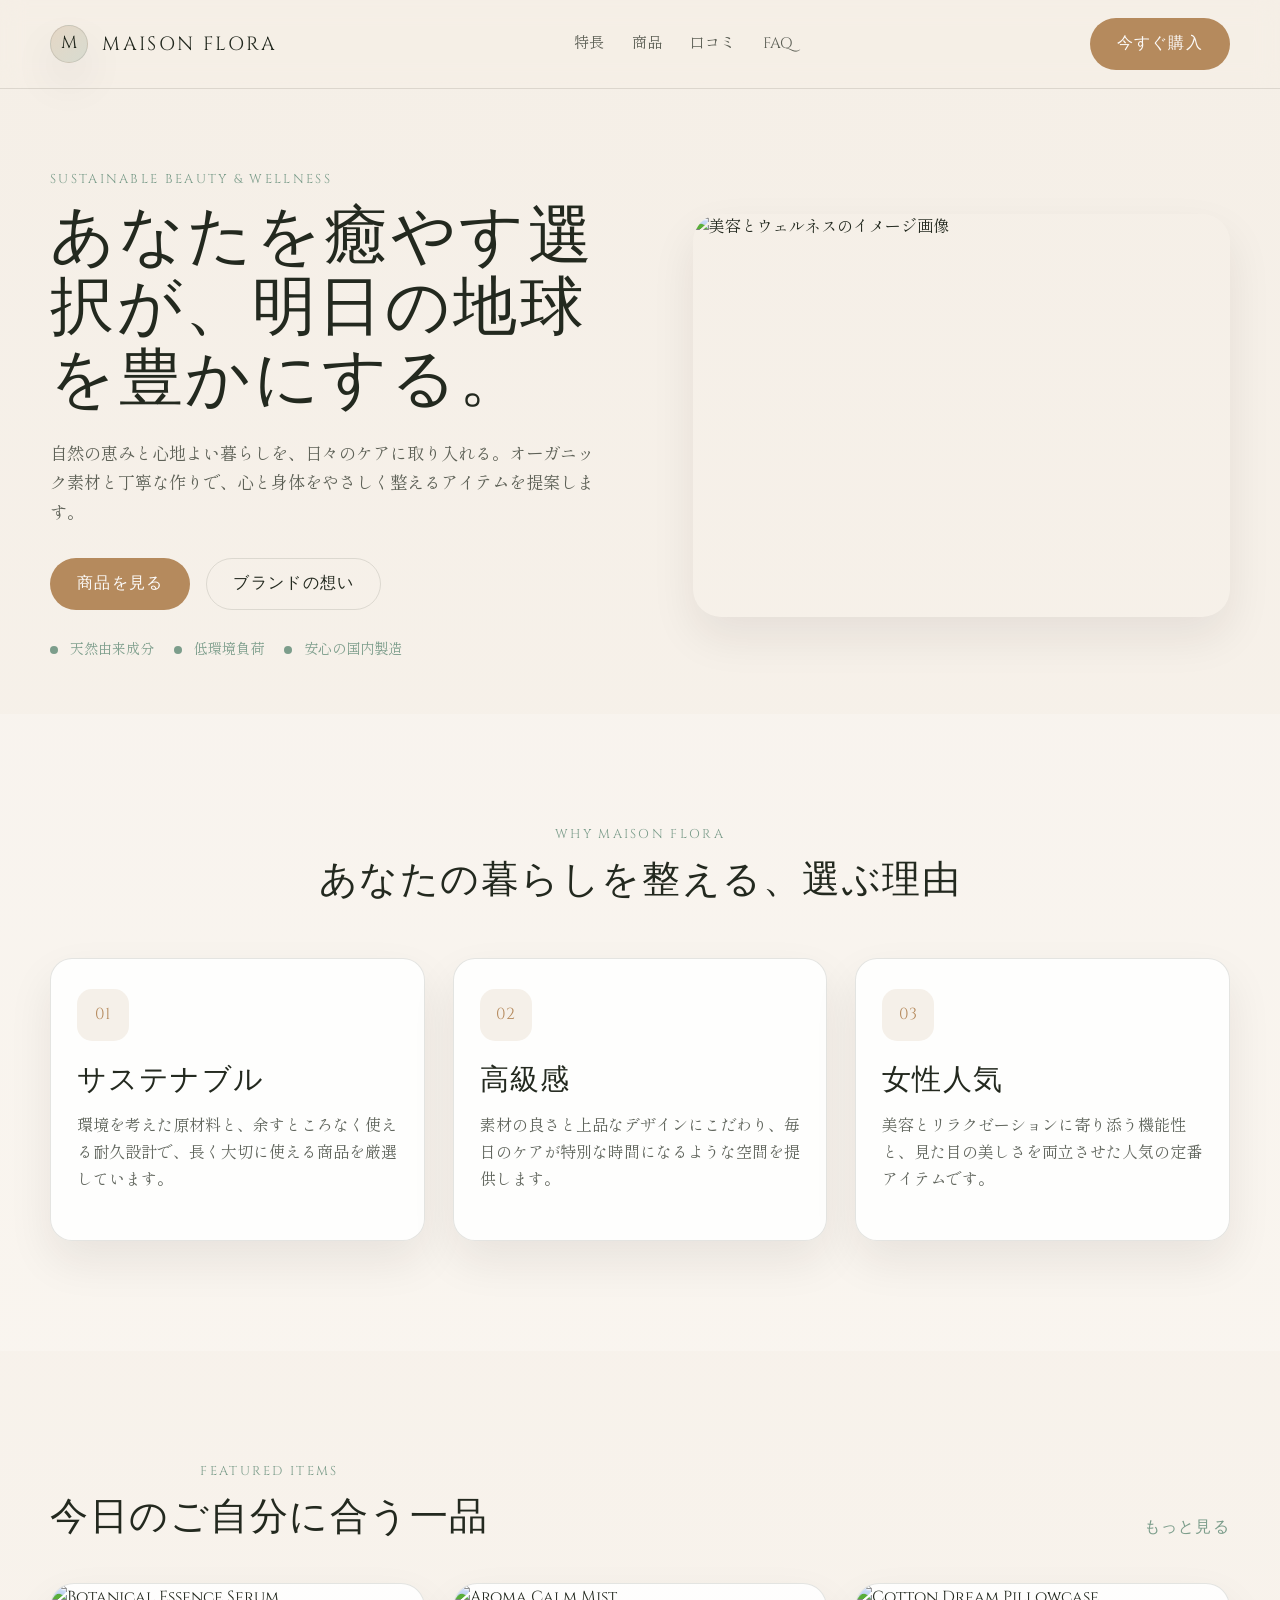
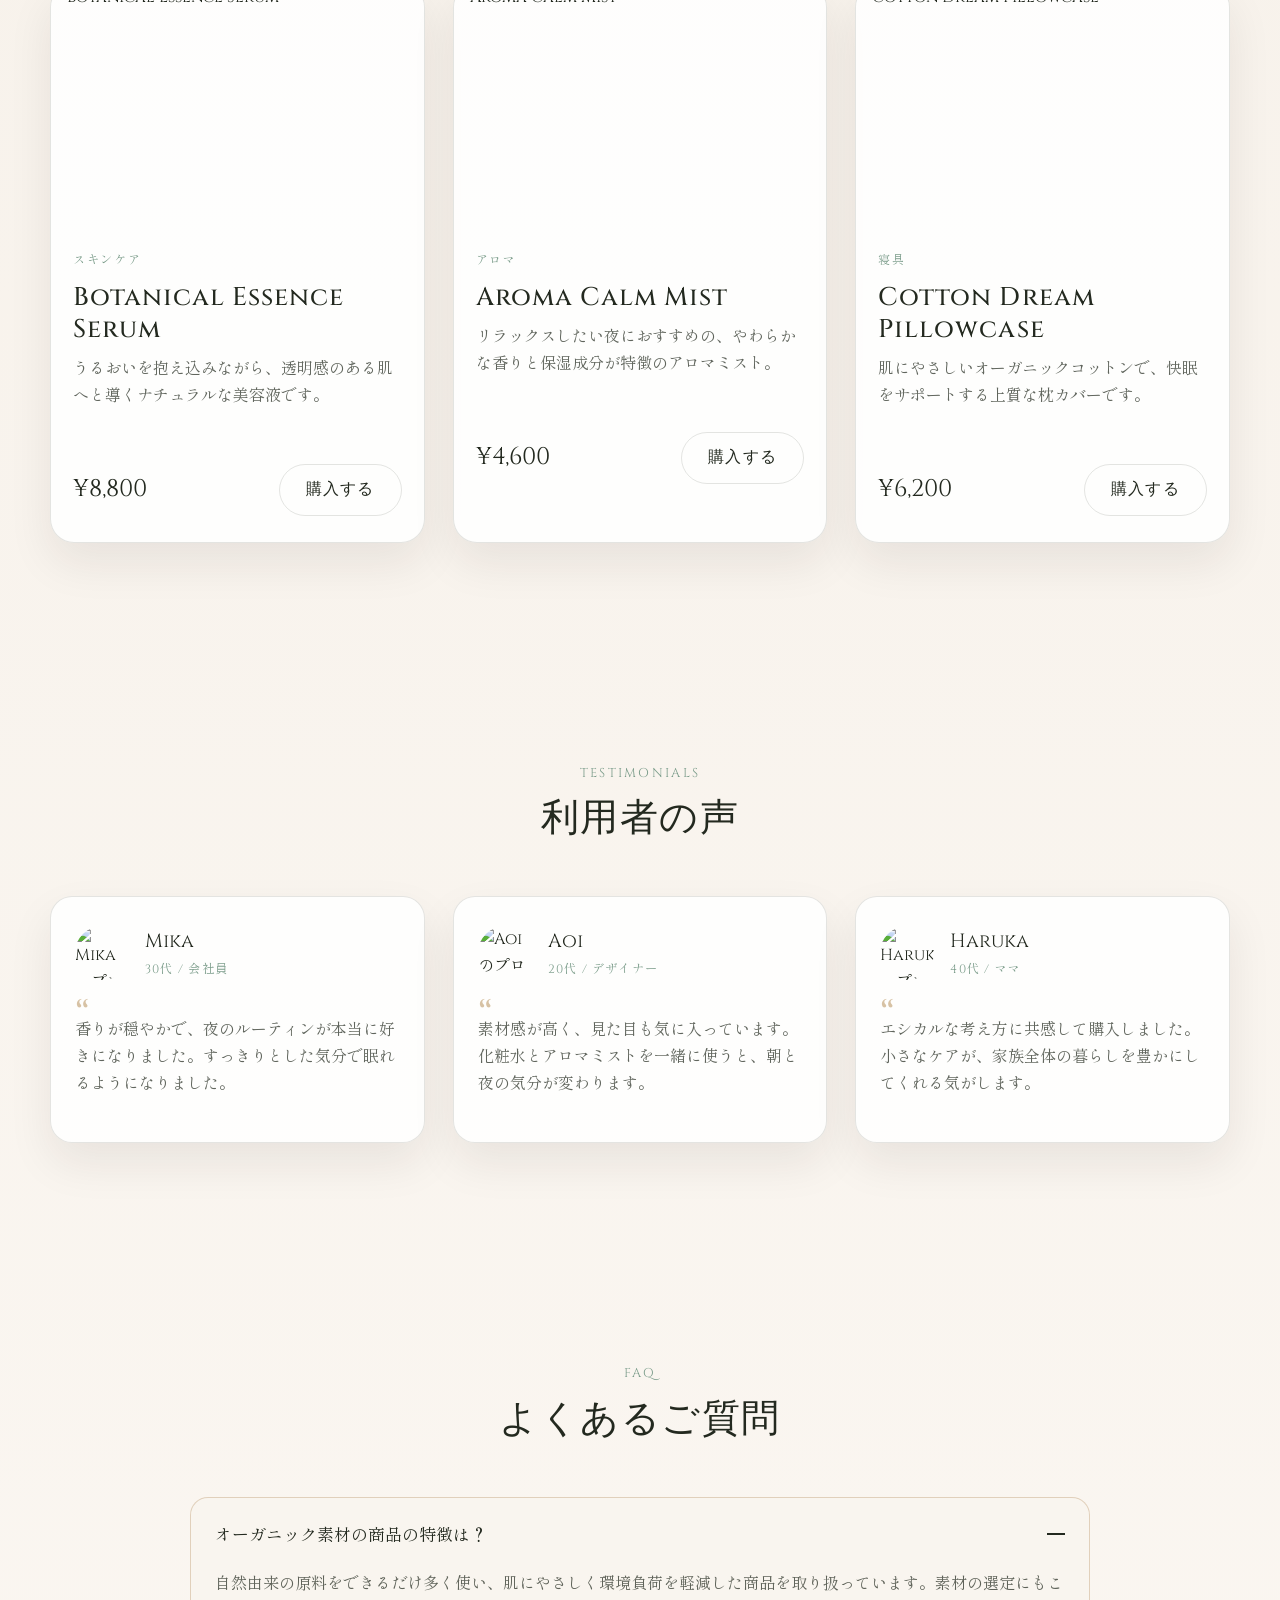
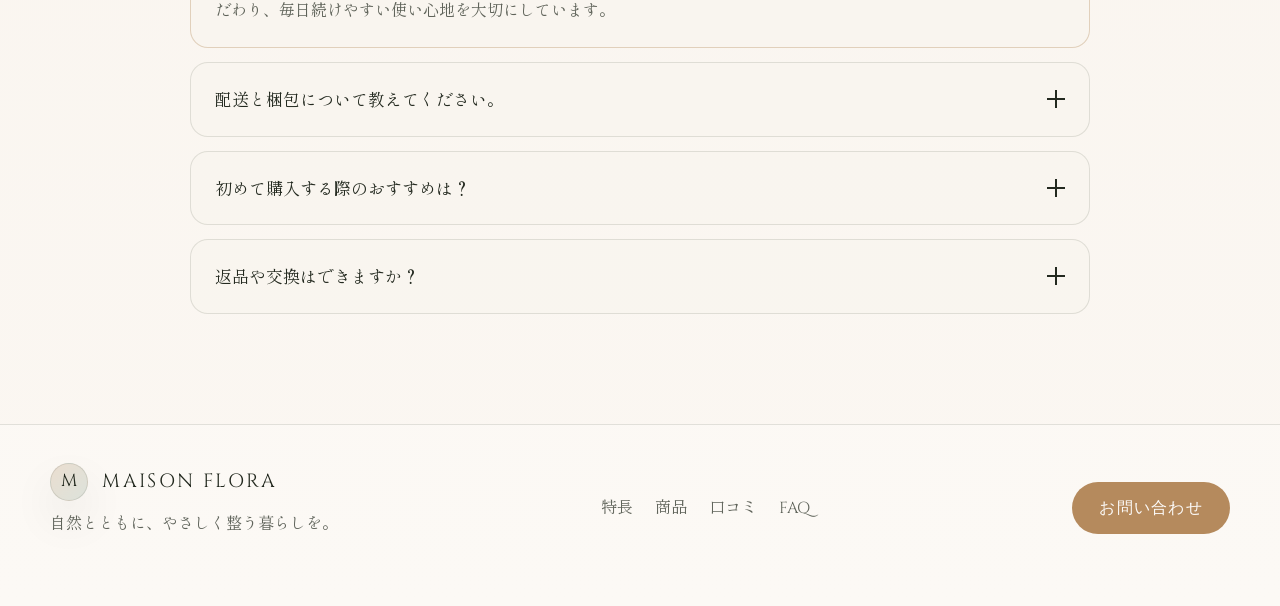
==== lp-01/index.html @ a93627e6 "ポートフォリオサイト" ====
<!DOCTYPE html>
<html lang="ja">
<head>
  <meta charset="UTF-8">
  <meta name="viewport" content="width=device-width, initial-scale=1.0">
  <title>Maison Flora | Sustainable Wellness</title>
  <meta name="description" content="サステナブルで上質な美容・ウェルネスアイテムを厳選したECサイト。自然と暮らしに寄り添う選択を。">
  <link rel="preconnect" href="https://fonts.googleapis.com">
  <link rel="preconnect" href="https://fonts.gstatic.com" crossorigin>
  <link href="https://fonts.googleapis.com/css2?family=Cinzel:wght@400;500;600;700&family=Shippori+Mincho:wght@400;500;600;700&display=swap" rel="stylesheet">
  <link rel="stylesheet" href="css/style.css">
</head>
<body>
  <header class="site-header">
    <div class="container nav-wrap">
      <div class="brand" aria-label="Maison Flora">
        <span class="brand-mark">M</span>
        <span class="brand-name">Maison Flora</span>
      </div>

      <nav class="main-nav" aria-label="メインメニュー">
        <a href="#features">特長</a>
        <a href="#shop">商品</a>
        <a href="#reviews">口コミ</a>
        <a href="#faq">FAQ</a>
      </nav>

      <a class="btn btn-primary" href="#shop">今すぐ購入</a>
    </div>
  </header>

  <main>
    <section class="hero">
      <div class="container hero-inner">
        <div class="hero-copy">
          <p class="eyebrow">Sustainable beauty & wellness</p>
          <h1>あなたを癒やす選択が、明日の地球を豊かにする。</h1>
          <p class="hero-text">自然の恵みと心地よい暮らしを、日々のケアに取り入れる。オーガニック素材と丁寧な作りで、心と身体をやさしく整えるアイテムを提案します。</p>
          <div class="hero-actions">
            <a class="btn btn-primary" href="#shop">商品を見る</a>
            <a class="btn btn-secondary" href="#features">ブランドの想い</a>
          </div>
          <ul class="hero-meta" aria-label="ブランドの特徴">
            <li>天然由来成分</li>
            <li>低環境負荷</li>
            <li>安心の国内製造</li>
          </ul>
        </div>

        <div class="hero-media">
          <img src="https://placehold.jp/800x400.png?text=Main+Visual" alt="美容とウェルネスのイメージ画像">
        </div>
      </div>
    </section>

    <section id="features" class="section features">
      <div class="container">
        <div class="section-heading">
          <p class="eyebrow">Why Maison Flora</p>
          <h2>あなたの暮らしを整える、選ぶ理由</h2>
        </div>

        <div class="feature-grid">
          <article class="feature-card">
            <div class="feature-icon">01</div>
            <h3>サステナブル</h3>
            <p>環境を考えた原材料と、余すところなく使える耐久設計で、長く大切に使える商品を厳選しています。</p>
          </article>

          <article class="feature-card">
            <div class="feature-icon">02</div>
            <h3>高級感</h3>
            <p>素材の良さと上品なデザインにこだわり、毎日のケアが特別な時間になるような空間を提供します。</p>
          </article>

          <article class="feature-card">
            <div class="feature-icon">03</div>
            <h3>女性人気</h3>
            <p>美容とリラクゼーションに寄り添う機能性と、見た目の美しさを両立させた人気の定番アイテムです。</p>
          </article>
        </div>
      </div>
    </section>

    <section id="shop" class="section shop">
      <div class="container">
        <div class="section-heading section-heading-row">
          <div>
            <p class="eyebrow">Featured items</p>
            <h2>今日のご自分に合う一品</h2>
          </div>
          <a href="#" class="text-link">もっと見る</a>
        </div>

        <div id="product-list" class="product-grid" aria-live="polite"></div>
      </div>
    </section>

    <section id="reviews" class="section testimonials">
      <div class="container">
        <div class="section-heading">
          <p class="eyebrow">Testimonials</p>
          <h2>利用者の声</h2>
        </div>

        <div id="testimonial-list" class="testimonial-list" aria-live="polite"></div>
      </div>
    </section>

    <section id="faq" class="section faq">
      <div class="container faq-wrap">
        <div class="section-heading">
          <p class="eyebrow">FAQ</p>
          <h2>よくあるご質問</h2>
        </div>

        <div id="faq-list" class="faq-list" aria-live="polite"></div>
      </div>
    </section>
  </main>

  <footer class="site-footer">
    <div class="container footer-inner">
      <div>
        <div class="brand footer-brand" aria-label="Maison Flora">
          <span class="brand-mark">M</span>
          <span class="brand-name">Maison Flora</span>
        </div>
        <p>自然とともに、やさしく整う暮らしを。</p>
      </div>

      <div class="footer-links">
        <a href="#features">特長</a>
        <a href="#shop">商品</a>
        <a href="#reviews">口コミ</a>
        <a href="#faq">FAQ</a>
      </div>

      <a class="btn btn-primary" href="#shop">お問い合わせ</a>
    </div>
  </footer>

  <script src="js/script.js" defer></script>
</body>
</html>
---- lp-01/css/style.css ----
@charset "UTF-8";

:root {
  /* ベースフォント */
  --font_en: "Cinzel", serif;
  --font_ja: "Shippori Mincho", serif;
  --font-family: var(--font_en), var(--font_ja);

  /* ブランドカラー */
  --primary-color: #b58a5d;
  --secondary-color: #7c9d8b;
  --bg-color: #f5efe7;
  --text-color: #23291f;
  --muted-color: rgba(35, 41, 31, 0.72);
  --panel-color: rgba(255, 255, 255, 0.86);
  --soft-color: rgba(249, 246, 239, 0.9);
  --accent-color: #d7c2a4;
  --border-color: rgba(35, 41, 31, 0.12);
  --white-color: rgba(255, 255, 255, 0.96);
  --shadow-soft: 0 20px 45px rgba(34, 31, 28, 0.08);
  --button-hover: #9d7651;
  --card-hover: translateY(-8px);
}

* {
  box-sizing: border-box;
}

html {
  scroll-behavior: smooth;
}

body {
  margin: 0;
  font-family: var(--font-family);
  color: var(--text-color);
  background: linear-gradient(180deg, rgba(245, 239, 231, 1) 0%, rgba(251, 247, 242, 1) 100%);
  line-height: 1.7;
}

img {
  display: block;
  width: 100%;
  max-width: 100%;
}

a {
  color: inherit;
  text-decoration: none;
}

button,
input,
textarea,
select {
  font: inherit;
}

.container {
  width: min(1180px, calc(100% - 48px));
  margin: 0 auto;
}

.section {
  padding: 110px 0;
}

.section-heading {
  text-align: center;
  max-width: 680px;
  margin: 0 auto 54px;
}

.section-heading-row {
  max-width: none;
  display: flex;
  align-items: end;
  justify-content: space-between;
  gap: 24px;
  margin-bottom: 42px;
}

.eyebrow {
  margin: 0 0 12px;
  color: var(--secondary-color);
  font-family: var(--font_en);
  font-size: 0.8rem;
  letter-spacing: 0.18em;
  text-transform: uppercase;
}

h1,
h2,
h3,
.brand-name,
.brand-mark {
  font-family: var(--font_en);
  letter-spacing: 0.04em;
}

h1,
h2,
h3,
p {
  margin-top: 0;
}

h1 {
  font-size: clamp(2.8rem, 5vw, 5rem);
  line-height: 1.12;
  margin-bottom: 22px;
  font-weight: 500;
}

h2 {
  font-size: clamp(2.1rem, 3vw, 3.2rem);
  line-height: 1.2;
  margin-bottom: 0;
  font-weight: 500;
}

h3 {
  font-size: 1.8rem;
  line-height: 1.25;
  margin-bottom: 14px;
  font-weight: 500;
}

p {
  color: var(--muted-color);
  font-size: 1rem;
}

.site-header {
  position: sticky;
  top: 0;
  z-index: 1000;
  background: rgba(245, 239, 231, 0.72);
  backdrop-filter: blur(12px);
  border-bottom: 1px solid var(--border-color);
}

.nav-wrap {
  display: flex;
  align-items: center;
  justify-content: space-between;
  gap: 24px;
  min-height: 88px;
}

.brand {
  display: inline-flex;
  align-items: center;
  gap: 0.9rem;
  color: var(--text-color);
}

.brand-mark {
  display: inline-flex;
  width: 38px;
  height: 38px;
  align-items: center;
  justify-content: center;
  border-radius: 50%;
  background: linear-gradient(135deg, rgba(181, 138, 93, 0.24), rgba(124, 157, 139, 0.24));
  border: 1px solid var(--border-color);
  font-size: 1.1rem;
  box-shadow: var(--shadow-soft);
}

.brand-name {
  font-size: 1.2rem;
  letter-spacing: 0.12em;
  text-transform: uppercase;
}

.main-nav {
  display: flex;
  align-items: center;
  gap: 28px;
  color: var(--muted-color);
  font-size: 0.95rem;
}

.main-nav a {
  position: relative;
  transition: color 0.3s ease;
}

.main-nav a::after {
  content: "";
  position: absolute;
  left: 0;
  bottom: -8px;
  width: 100%;
  height: 1px;
  background: var(--primary-color);
  transform: scaleX(0);
  transform-origin: center;
  transition: transform 0.3s ease;
}

.main-nav a:hover,
.main-nav a:focus-visible {
  color: var(--text-color);
}

.main-nav a:hover::after,
.main-nav a:focus-visible::after {
  transform: scaleX(1);
}

.btn {
  display: inline-flex;
  align-items: center;
  justify-content: center;
  min-height: 52px;
  padding: 0 26px;
  border-radius: 999px;
  border: 1px solid transparent;
  font-family: var(--font_en);
  letter-spacing: 0.08em;
  text-transform: uppercase;
  transition: transform 0.3s ease, box-shadow 0.3s ease, background 0.3s ease, border-color 0.3s ease;
}

.btn:hover,
.btn:focus-visible {
  transform: translateY(-2px);
  box-shadow: var(--shadow-soft);
}

.btn-primary {
  background: var(--primary-color);
  color: var(--white-color);
}

.btn-primary:hover,
.btn-primary:focus-visible {
  background: var(--button-hover);
}

.btn-secondary {
  background: transparent;
  border-color: var(--border-color);
  color: var(--text-color);
}

.hero {
  padding: 80px 0 52px;
}

.hero-inner {
  display: grid;
  grid-template-columns: 1.1fr 1fr;
  gap: 52px;
  align-items: center;
}

.hero-copy {
  padding-right: 12px;
}

.hero-text {
  max-width: 560px;
  font-size: 1.08rem;
  margin-bottom: 30px;
}

.hero-actions {
  display: flex;
  flex-wrap: wrap;
  gap: 16px;
  margin-bottom: 28px;
}

.hero-meta {
  display: flex;
  flex-wrap: wrap;
  gap: 14px 20px;
  padding: 0;
  margin: 0;
  list-style: none;
  color: var(--secondary-color);
  font-size: 0.88rem;
}

.hero-meta li {
  position: relative;
  padding-left: 20px;
}

.hero-meta li::before {
  content: "";
  position: absolute;
  left: 0;
  top: 50%;
  width: 8px;
  height: 8px;
  border-radius: 50%;
  background: var(--secondary-color);
  transform: translateY(-50%);
}

.hero-media {
  position: relative;
}

.hero-media img {
  border-radius: 28px;
  aspect-ratio: 4 / 3;
  object-fit: cover;
  box-shadow: var(--shadow-soft);
}

.features {
  background: rgba(255, 255, 255, 0.2);
}

.feature-grid {
  display: grid;
  grid-template-columns: repeat(3, minmax(0, 1fr));
  gap: 28px;
}

.feature-card {
  background: var(--panel-color);
  border: 1px solid var(--border-color);
  border-radius: 22px;
  padding: 30px 26px;
  box-shadow: var(--shadow-soft);
  transition: transform 0.3s ease, border-color 0.3s ease;
}

.feature-card:hover {
  transform: translateY(-8px);
  border-color: rgba(181, 138, 93, 0.3);
}

.feature-icon {
  display: inline-flex;
  align-items: center;
  justify-content: center;
  width: 52px;
  height: 52px;
  border-radius: 15px;
  background: rgba(181, 138, 93, 0.12);
  color: var(--primary-color);
  font-family: var(--font_en);
  font-size: 1rem;
  margin-bottom: 22px;
}

.product-grid {
  display: grid;
  grid-template-columns: repeat(3, minmax(0, 1fr));
  gap: 28px;
}

.product-card {
  overflow: hidden;
  background: var(--panel-color);
  border: 1px solid var(--border-color);
  border-radius: 24px;
  box-shadow: var(--shadow-soft);
  transition: transform 0.3s ease, box-shadow 0.3s ease;
}

.product-card:hover {
  transform: translateY(-8px);
  box-shadow: 0 28px 55px rgba(34, 31, 28, 0.12);
}

.product-card img {
  height: 240px;
  object-fit: cover;
}

.product-body {
  padding: 22px 22px 26px;
}

.product-category {
  display: inline-block;
  margin-bottom: 10px;
  color: var(--secondary-color);
  font-size: 0.76rem;
  letter-spacing: 0.14em;
  text-transform: uppercase;
}

.product-title {
  margin-bottom: 10px;
  font-size: 1.6rem;
  line-height: 1.25;
}

.product-desc {
  min-height: 90px;
  margin-bottom: 18px;
}

.product-meta {
  display: flex;
  align-items: center;
  justify-content: space-between;
  gap: 12px;
}

.product-price {
  font-family: var(--font_en);
  font-size: 1.5rem;
  color: var(--text-color);
}

.text-link {
  color: var(--secondary-color);
  font-family: var(--font_en);
  letter-spacing: 0.08em;
  text-transform: uppercase;
}

.testimonial-list {
  display: grid;
  grid-template-columns: repeat(3, minmax(0, 1fr));
  gap: 28px;
}

.testimonial-card {
  background: var(--panel-color);
  border: 1px solid var(--border-color);
  border-radius: 22px;
  padding: 28px 24px;
  box-shadow: var(--shadow-soft);
}

.testimonial-head {
  display: flex;
  align-items: center;
  gap: 16px;
  margin-bottom: 18px;
}

.testimonial-head img {
  width: 54px;
  height: 54px;
  border-radius: 50%;
  object-fit: cover;
}

.testimonial-name {
  margin-bottom: 2px;
  font-family: var(--font_en);
  font-size: 1.2rem;
}

.testimonial-meta {
  font-size: 0.76rem;
  letter-spacing: 0.1em;
  text-transform: uppercase;
  color: var(--secondary-color);
}

.testimonial-body {
  position: relative;
  padding-top: 18px;
}

.testimonial-body::before {
  content: "“";
  position: absolute;
  top: 0;
  left: 0;
  color: var(--accent-color);
  font-family: var(--font_en);
  font-size: 2.8rem;
  line-height: 1;
}

.faq-wrap {
  max-width: 900px;
}

.faq-list {
  display: grid;
  gap: 14px;
}

.faq-item {
  background: var(--soft-color);
  border: 1px solid var(--border-color);
  border-radius: 18px;
  overflow: hidden;
  transition: border-color 0.3s ease;
}

.faq-item.open {
  border-color: rgba(181, 138, 93, 0.35);
}

.faq-question {
  width: 100%;
  display: flex;
  align-items: center;
  justify-content: space-between;
  gap: 16px;
  border: 0;
  background: transparent;
  padding: 22px 24px;
  text-align: left;
  cursor: pointer;
  color: var(--text-color);
  font-size: 1.05rem;
}

.faq-question span {
  font-family: var(--font_ja);
}

.faq-toggle {
  position: relative;
  width: 18px;
  height: 18px;
  flex-shrink: 0;
}

.faq-toggle::before,
.faq-toggle::after {
  content: "";
  position: absolute;
  top: 50%;
  left: 50%;
  width: 18px;
  height: 2px;
  background: var(--text-color);
  transform: translate(-50%, -50%);
  transition: transform 0.3s ease;
}

.faq-toggle::after {
  transform: translate(-50%, -50%) rotate(90deg);
}

.faq-item.open .faq-toggle::after {
  transform: translate(-50%, -50%) rotate(0deg);
}

.faq-answer {
  max-height: 0;
  overflow: hidden;
  transition: max-height 0.35s ease;
}

.faq-answer-inner {
  padding: 0 24px 22px;
  color: var(--muted-color);
}

.site-footer {
  padding: 38px 0 52px;
  border-top: 1px solid var(--border-color);
  background: rgba(255, 255, 255, 0.2);
}

.footer-inner {
  display: flex;
  justify-content: space-between;
  align-items: center;
  gap: 24px;
}

.footer-brand {
  margin-bottom: 10px;
}

.footer-links {
  display: flex;
  flex-wrap: wrap;
  gap: 22px;
  color: var(--muted-color);
}

@media (max-width: 768px) {
  .section {
    padding: 80px 0;
  }

  .nav-wrap,
  .main-nav,
  .footer-inner,
  .section-heading-row,
  .hero-inner,
  .feature-grid,
  .product-grid,
  .testimonial-list {
    grid-template-columns: 1fr;
    flex-direction: column;
    align-items: flex-start;
  }

  .nav-wrap {
    padding: 18px 0;
  }

  .main-nav {
    order: 3;
    width: 100%;
    justify-content: space-between;
    gap: 14px;
    flex-wrap: wrap;
  }

  .hero-inner {
    display: block;
  }

  .hero {
    padding-top: 48px;
  }

  .hero-copy {
    padding-right: 0;
    margin-bottom: 32px;
  }

  .feature-grid,
  .product-grid,
  .testimonial-list {
    display: grid;
  }

  .container {
    width: min(100% - 30px, 1180px);
  }

  .btn {
    width: 100%;
  }

  .hero-actions {
    flex-direction: column;
  }

  .footer-inner {
    align-items: flex-start;
  }
}
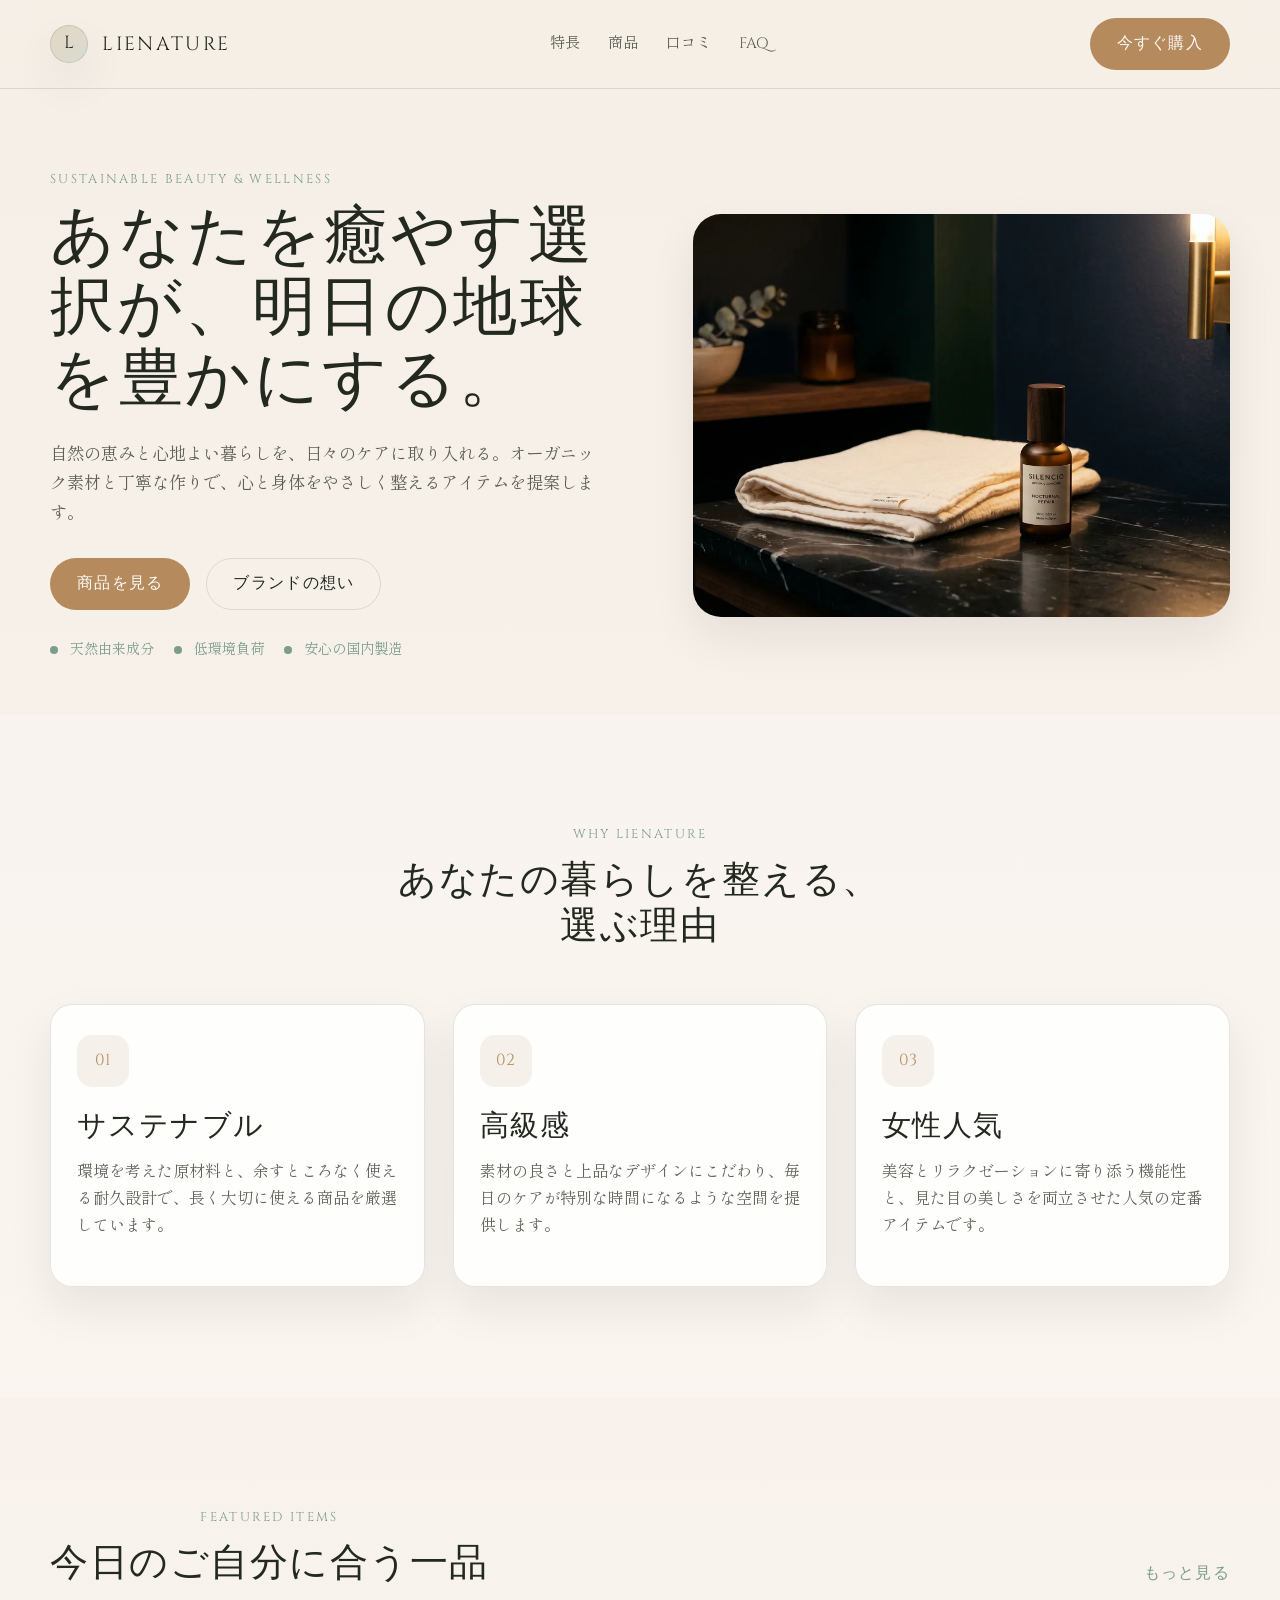
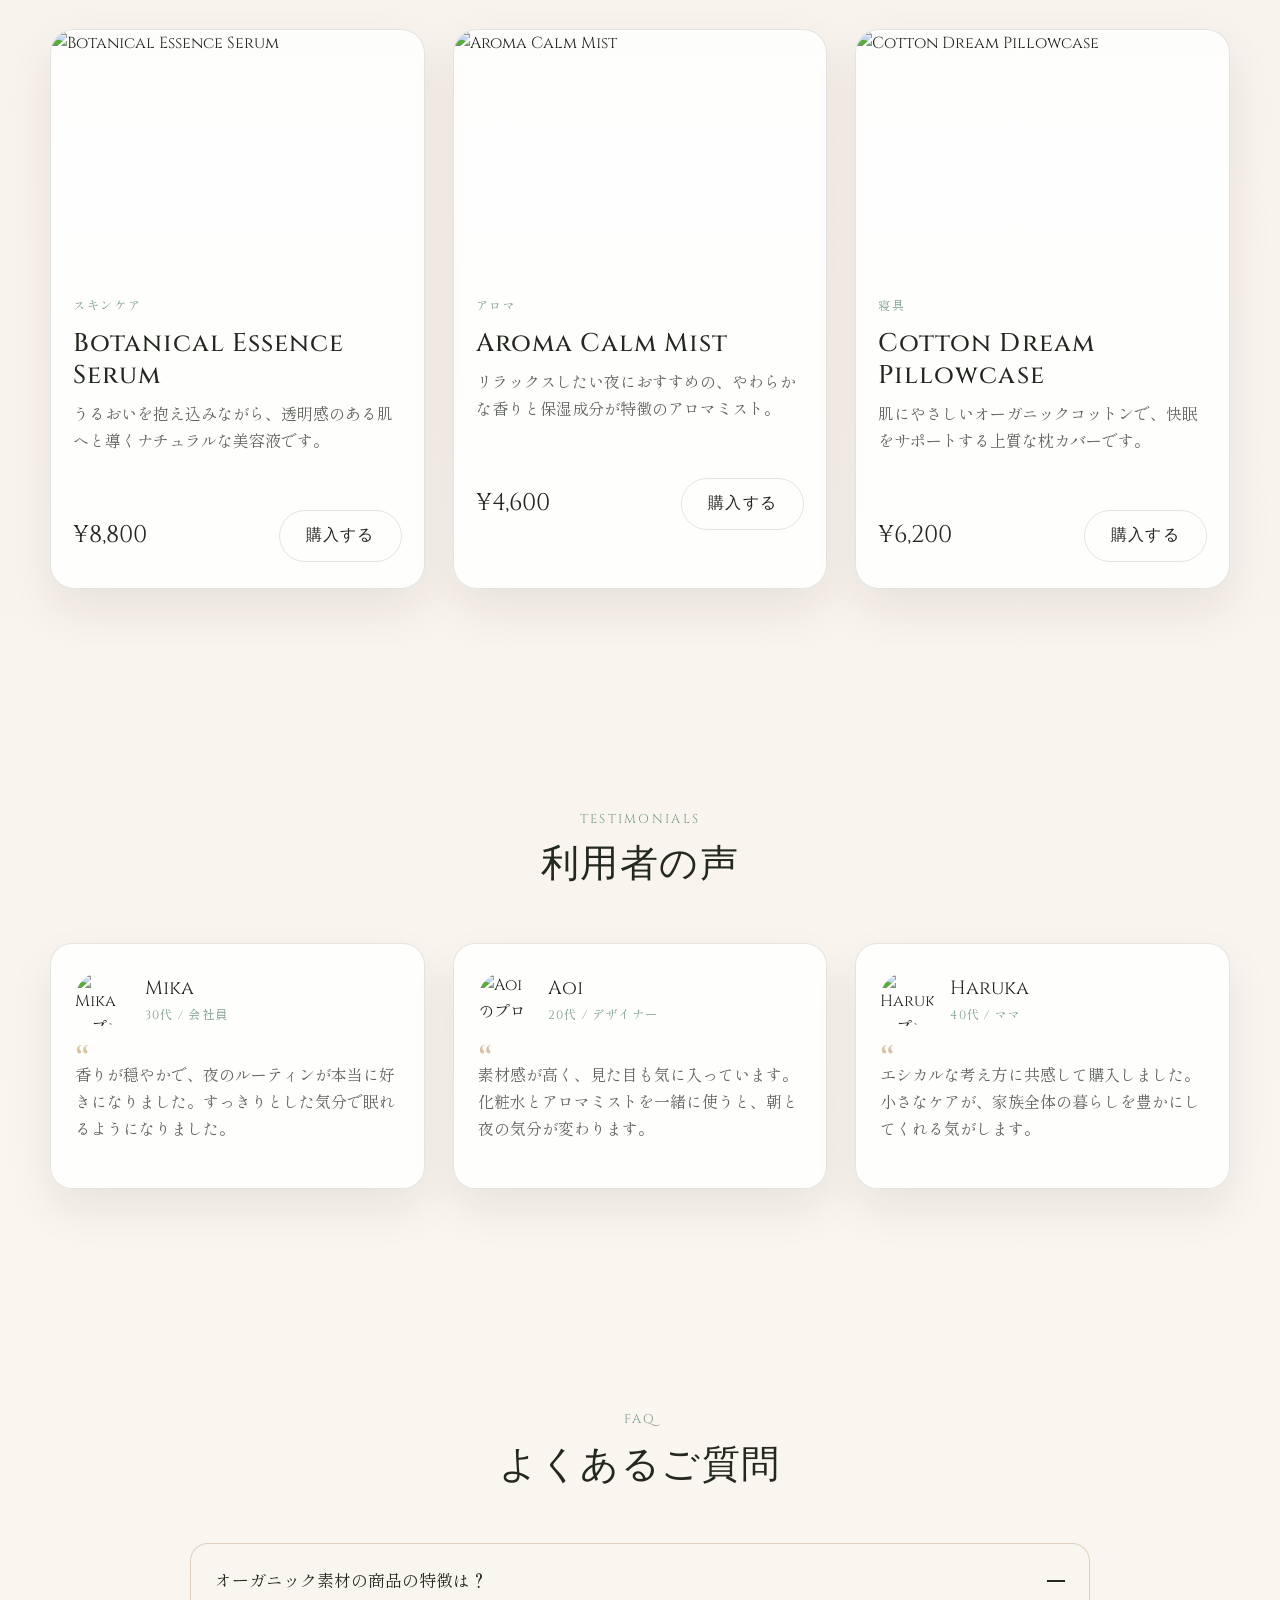
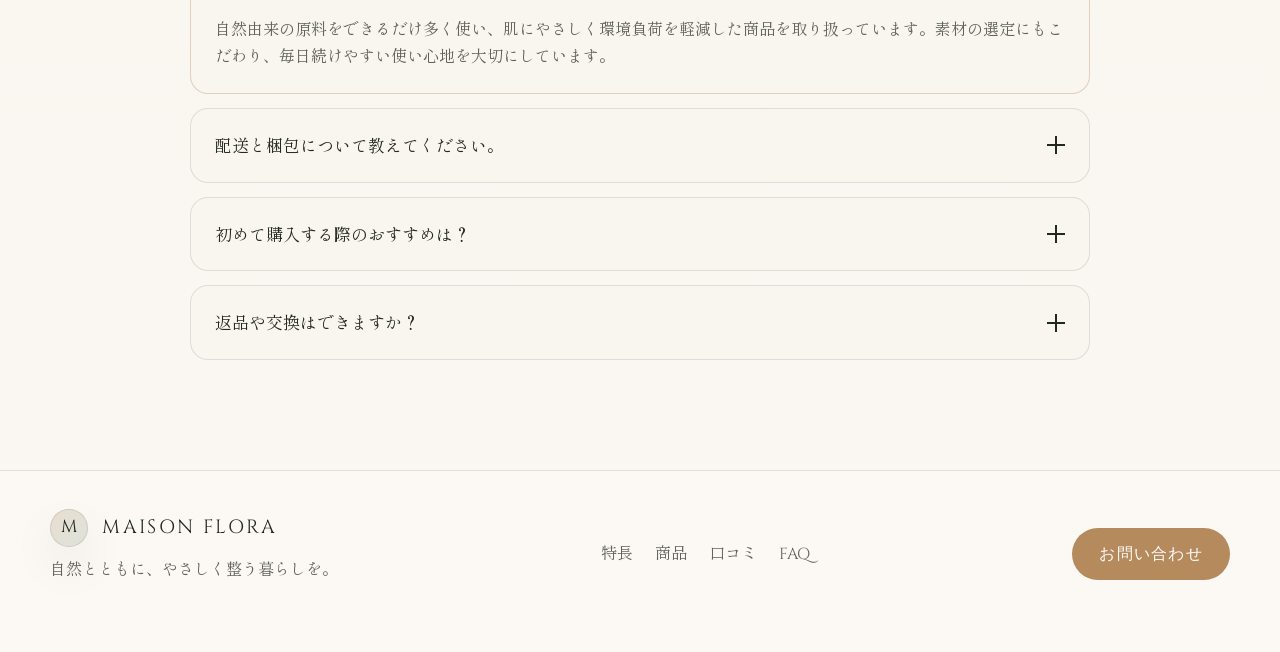
==== commit 472d6351: "変更" ====
--- a/lp-01/index.html
+++ b/lp-01/index.html
@@ -13,9 +13,9 @@
 <body>
   <header class="site-header">
     <div class="container nav-wrap">
-      <div class="brand" aria-label="Maison Flora">
-        <span class="brand-mark">M</span>
-        <span class="brand-name">Maison Flora</span>
+      <div class="brand" aria-label="Lienature">
+        <span class="brand-mark">L</span>
+        <span class="brand-name">Lienature</span>
       </div>
 
       <nav class="main-nav" aria-label="メインメニュー">
@@ -48,7 +48,7 @@
         </div>
 
         <div class="hero-media">
-          <img src="https://placehold.jp/800x400.png?text=Main+Visual" alt="美容とウェルネスのイメージ画像">
+          <img src="img/main.webp" alt="美容とウェルネスのイメージ画像">
         </div>
       </div>
     </section>
@@ -56,8 +56,8 @@
     <section id="features" class="section features">
       <div class="container">
         <div class="section-heading">
-          <p class="eyebrow">Why Maison Flora</p>
-          <h2>あなたの暮らしを整える、選ぶ理由</h2>
+          <p class="eyebrow">Why Lienature</p>
+          <h2>あなたの暮らしを整える、<br>選ぶ理由</h2>
         </div>
 
         <div class="feature-grid">
